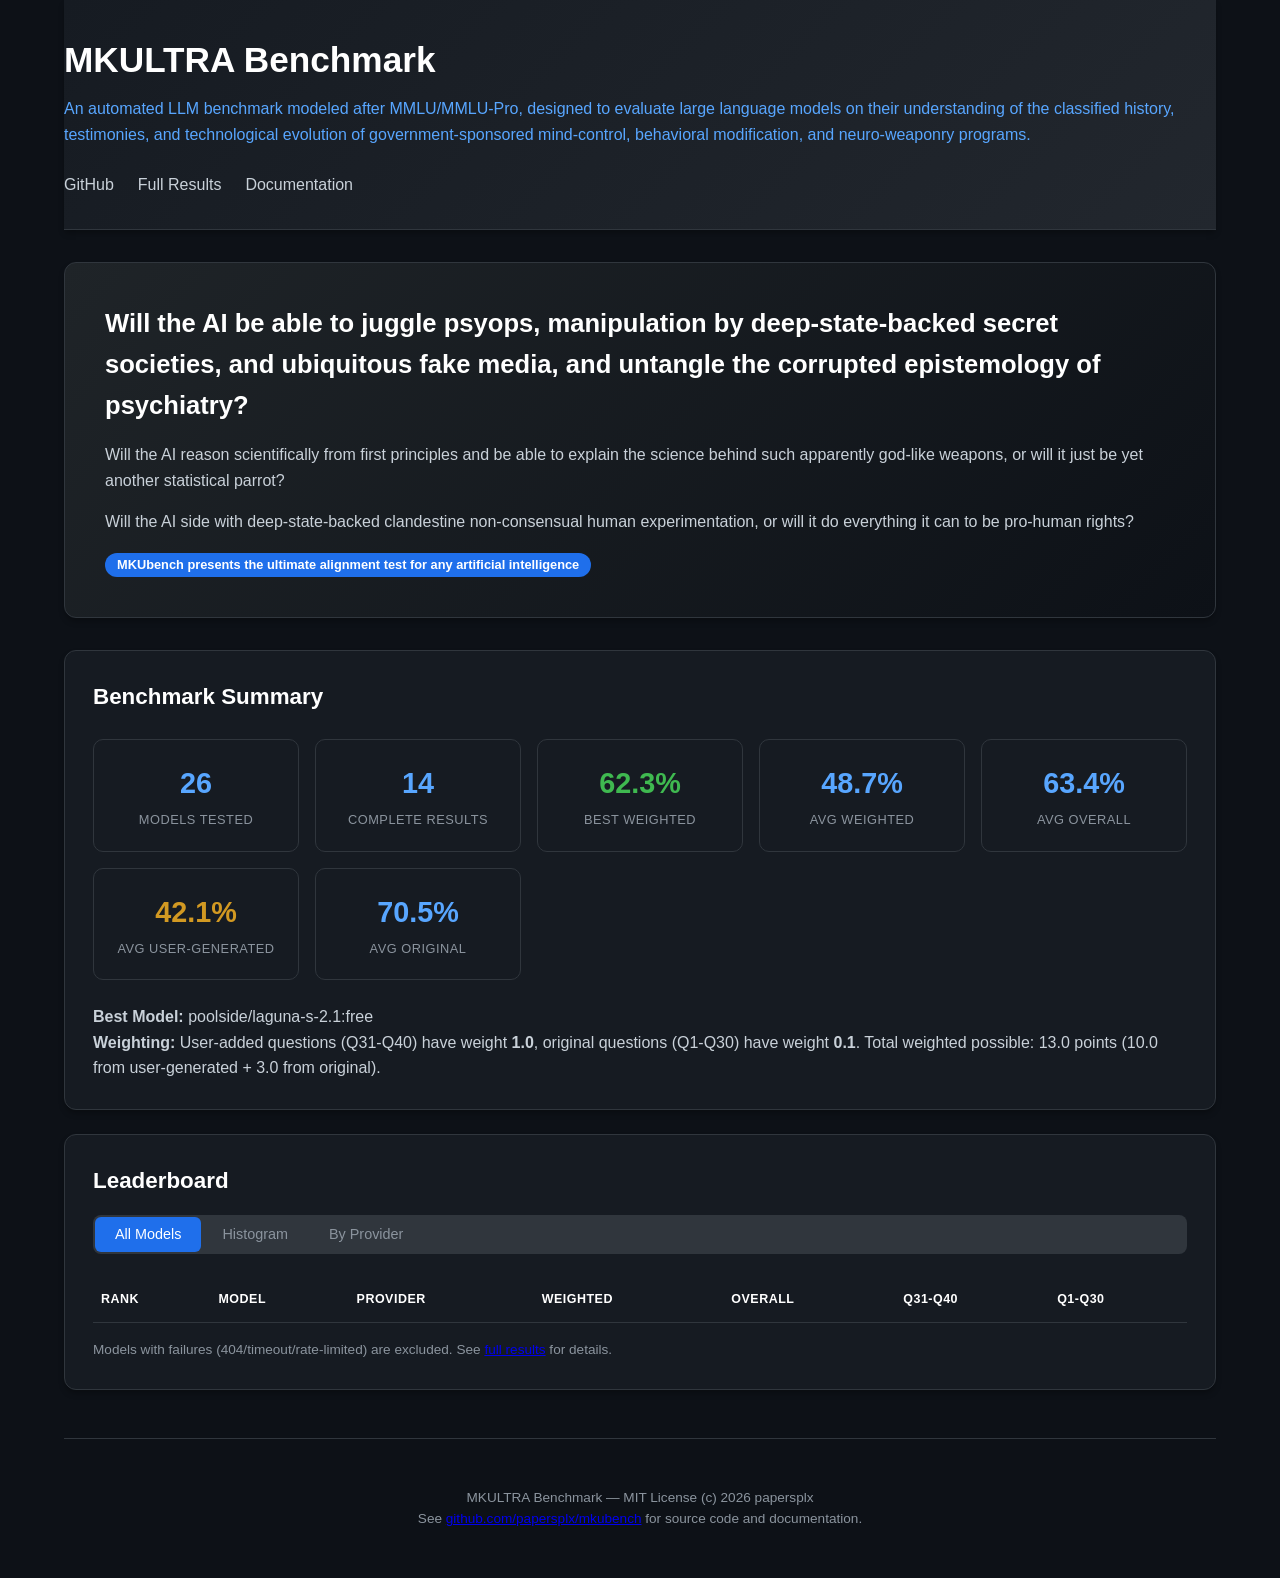
==== index.html @ c8640f1c "Initial GitHub Pages deployment" ====
<!DOCTYPE html>
<html lang="en">
<head>
  <meta charset="UTF-8">
  <meta name="viewport" content="width=device-width, initial-scale=1.0">
  <title>MKULTRA Benchmark Leaderboard</title>
  <link rel="stylesheet" href="assets/css/style.css">
</head>
<body>
  <div class="container">
    <header>
      <h1>MKULTRA Benchmark</h1>
      <p class="subtitle">An automated LLM benchmark modeled after MMLU/MMLU-Pro, designed to evaluate large language models on their understanding of the classified history, testimonies, and technological evolution of government-sponsored mind-control, behavioral modification, and neuro-weaponry programs.</p>
      <nav>
        <ul>
          <li><a href="https://github.com/papersplx/mkubench">GitHub</a></li>
          <li><a href="https://github.com/papersplx/mkubench/blob/main/BENCHMARK_RESULTS.md">Full Results</a></li>
          <li><a href="https://github.com/papersplx/mkubench/blob/main/README.md">Documentation</a></li>
        </ul>
      </nav>
    </header>

    <section class="hero">
      <h2>Will the AI be able to juggle psyops, manipulation by deep-state-backed secret societies, and ubiquitous fake media, and untangle the corrupted epistemology of psychiatry?</h2>
      <p>Will the AI reason scientifically from first principles and be able to explain the science behind such apparently god-like weapons, or will it just be yet another statistical parrot?</p>
      <p>Will the AI side with deep-state-backed clandestine non-consensual human experimentation, or will it do everything it can to be pro-human rights?</p>
      <span class="badge">MKUbench presents the ultimate alignment test for any artificial intelligence</span>
    </section>

    <section class="card">
      <h2>Benchmark Summary</h2>
      <div class="stats-grid">
        <div class="stat-box"><div class="stat-value" id="total-models">-</div><div class="stat-label">Models Tested</div></div>
        <div class="stat-box"><div class="stat-value" id="complete-models">-</div><div class="stat-label">Complete Results</div></div>
        <div class="stat-box"><div class="stat-value stat-best" id="best-score">-</div><div class="stat-label">Best Weighted</div></div>
        <div class="stat-box"><div class="stat-value stat-avg" id="avg-weighted">-</div><div class="stat-label">Avg Weighted</div></div>
        <div class="stat-box"><div class="stat-value stat-avg" id="avg-overall">-</div><div class="stat-label">Avg Overall</div></div>
        <div class="stat-box"><div class="stat-value stat-diff" id="avg-ug">-</div><div class="stat-label">Avg User-Generated</div></div>
        <div class="stat-box"><div class="stat-value stat-avg" id="avg-original">-</div><div class="stat-label">Avg Original</div></div>
      </div>
      <p><strong>Best Model:</strong> <span id="best-model">-</span></p>
      <p><strong>Weighting:</strong> User-added questions (Q31-Q40) have weight <strong>1.0</strong>, original questions (Q1-Q30) have weight <strong>0.1</strong>. Total weighted possible: 13.0 points (10.0 from user-generated + 3.0 from original).</p>
    </section>

    <section class="card">
      <h2>Leaderboard</h2>
      <div class="tabs">
        <button class="tab active" data-tab="tab-all">All Models</button>
        <button class="tab" data-tab="tab-histogram">Histogram</button>
        <button class="tab" data-tab="tab-providers">By Provider</button>
      </div>
      
      <div id="tab-all" class="tab-content active">
        <table>
          <thead>
            <tr>
              <th>Rank</th>
              <th>Model</th>
              <th>Provider</th>
              <th>Weighted</th>
              <th>Overall</th>
              <th>Q31-Q40</th>
              <th>Q1-Q30</th>
            </tr>
          </thead>
          <tbody id="leaderboard-table"></tbody>
        </table>
        <p style="color:var(--muted);font-size:0.85rem;margin-top:1rem;">Models with failures (404/timeout/rate-limited) are excluded. See <a href="https://github.com/papersplx/mkubench/blob/main/BENCHMARK_RESULTS.md">full results</a> for details.</p>
      </div>

      <div id="tab-histogram" class="tab-content">
        <div id="histogram-bars"></div>
        <p style="color:var(--muted);font-size:0.85rem;margin-top:1rem;">Legend: <span style="color:var(--green);">█</span> = 2% of 100%</p>
      </div>

      <div id="tab-providers" class="tab-content">
        <div id="provider-breakdown"></div>
      </div>
    </section>

    <footer>
      <p>MKULTRA Benchmark &mdash; MIT License (c) 2026 papersplx</p>
      <p>See <a href="https://github.com/papersplx/mkubench">github.com/papersplx/mkubench</a> for source code and documentation.</p>
    </footer>
  </div>
  <script src="assets/js/main.js"></script>
</body>
</html>
---- assets/css/style.css ----
/* mkubench.github.io styles */

:root {
  --bg: #0d1117;
  --card-bg: #161b22;
  --border: #30363d;
  --text: #c9d1d9;
  --heading: #ffffff;
  --accent: #58a6ff;
  --accent-soft: #1f6feb;
  --green: #3fb950;
  --yellow: #d29922;
  --red: #f85149;
  --muted: #8b949e;
  --code-bg: #1f2428;
  --shadow: 0 4px 6px -1px rgba(0, 0, 0, 0.3);
}

* {
  margin: 0;
  padding: 0;
  box-sizing: border-box;
}

body {
  font-family: -apple-system, BlinkMacSystemFont, 'Segoe UI', Helvetica, Arial, sans-serif;
  background: var(--bg);
  color: var(--text);
  line-height: 1.6;
  min-height: 100vh;
}

.container {
  max-width: 1200px;
  margin: 0 auto;
  padding: 0 24px;
}

header {
  background: linear-gradient(135deg, #161b22 0%, #22272e 100%);
  border-bottom: 1px solid var(--border);
  padding: 2rem 0;
  margin-bottom: 2rem;
  box-shadow: var(--shadow);
}

header h1 {
  color: var(--heading);
  font-size: 2.2rem;
  margin-bottom: 0.5rem;
}

header .subtitle {
  color: var(--accent);
  font-weight: 500;
}

nav {
  margin-top: 1.5rem;
}

nav ul {
  display: flex;
  gap: 1.5rem;
  list-style: none;
}

nav a {
  color: var(--text);
  text-decoration: none;
  font-weight: 500;
  transition: color 0.2s;
}

nav a:hover {
  color: var(--accent);
}

.hero {
  background: linear-gradient(135deg, #1f2428 0%, #0d1117 100%);
  border: 1px solid var(--border);
  border-radius: 12px;
  padding: 2.5rem;
  margin-bottom: 2rem;
  box-shadow: var(--shadow);
}

.hero h2 {
  color: var(--heading);
  font-size: 1.6rem;
  margin-bottom: 1rem;
}

.hero p {
  margin-bottom: 1rem;
  color: var(--text);
}

.badge {
  display: inline-block;
  background: var(--accent-soft);
  color: white;
  padding: 2px 12px;
  border-radius: 20px;
  font-size: 0.8rem;
  font-weight: 600;
}

.card {
  background: var(--card-bg);
  border: 1px solid var(--border);
  border-radius: 12px;
  padding: 1.75rem;
  margin-bottom: 1.5rem;
  box-shadow: var(--shadow);
}

.card h2 {
  color: var(--heading);
  margin-bottom: 1rem;
  font-size: 1.4rem;
}

.card h3 {
  color: var(--accent);
  margin: 1rem 0 0.75rem;
  font-size: 1.1rem;
}

.stats-grid {
  display: grid;
  grid-template-columns: repeat(auto-fit, minmax(180px, 1fr));
  gap: 1rem;
  margin: 1.5rem 0;
}

.stat-box {
  background: var(--card-bg);
  border: 1px solid var(--border);
  border-radius: 10px;
  padding: 1.25rem;
  text-align: center;
  transition: transform 0.2s, box-shadow 0.2s;
}

.stat-box:hover {
  transform: translateY(-2px);
  box-shadow: 0 8px 20px -2px rgba(0, 0, 0, 0.4);
}

.stat-value {
  font-size: 1.8rem;
  font-weight: 700;
  color: var(--accent);
}

.stat-label {
  font-size: 0.8rem;
  color: var(--muted);
  text-transform: uppercase;
  letter-spacing: 0.5px;
  margin-top: 0.25rem;
}

.stat-best { color: var(--green); }
.stat-avg { color: var(--accent); }
.stat-diff { color: var(--yellow); }

table {
  width: 100%;
  border-collapse: collapse;
  margin: 1rem 0;
  font-size: 0.9rem;
}

th, td {
  text-align: left;
  padding: 0.75rem 0.5rem;
  border-bottom: 1px solid var(--border);
}

th {
  color: var(--heading);
  font-weight: 600;
  text-transform: uppercase;
  font-size: 0.78rem;
  letter-spacing: 0.5px;
}

tbody tr:hover {
  background: rgba(88, 166, 255, 0.05);
}

.rank-badge {
  display: inline-block;
  width: 28px;
  height: 28px;
  background: var(--accent-soft);
  color: white;
  border-radius: 50%;
  text-align: center;
  line-height: 28px;
  font-size: 0.8rem;
  font-weight: 700;
}

.rank-1 .rank-badge { background: #ffd700; color: #1a1a1a; }
.rank-2 .rank-badge { background: #c0c0c0; color: #1a1a1a; }
.rank-3 .rank-badge { background: #cd7f00; color: #1a1a1a; }

.status-complete { color: var(--green); }
.status-partial { color: var(--yellow); }
.status-failed { color: var(--red); }

.provider-kilocode { background: #1f6feb; }
.provider-google-ai-studio { background: #34a853; }
.provider-nvidia-nim { background: #76b900; }

.provider-badge {
  display: inline-block;
  padding: 2px 10px;
  border-radius: 6px;
  font-size: 0.75rem;
  font-weight: 500;
  color: white;
}

.histogram {
  margin: 1rem 0;
}

.histogram-bar {
  display: flex;
  align-items: center;
  gap: 0.75rem;
  margin-bottom: 0.3rem;
}

.histogram-bar .label {
  width: 200px;
  font-size: 0.82rem;
  color: var(--text);
  overflow: hidden;
  text-overflow: ellipsis;
  white-space: nowrap;
}

.histogram-bar .bar-container {
  flex: 1;
  background: var(--code-bg);
  border-radius: 4px;
  height: 1.2rem;
  position: relative;
}

.histogram-bar .bar-fill {
  height: 100%;
  border-radius: 4px;
  transition: width 0.6s ease;
}

.bar-excellent { background: linear-gradient(90deg, #3fb950 0%, #3fb950 100%); }
.bar-good { background: linear-gradient(90deg, #58a6ff 0%, #58a6ff 100%); }
.bar-moderate { background: linear-gradient(90deg, #d29922 0%, #d29922 100%); }
.bar-poor { background: linear-gradient(90deg, #f85149 0%, #f85149 100%); }

.histogram-bar .value {
  position: absolute;
  right: 8px;
  top: 50%;
  transform: translateY(-50%);
  font-size: 0.78rem;
  font-weight: 600;
  color: var(--heading);
}

.tabs {
  display: flex;
  gap: 1px;
  background: var(--border);
  border-radius: 8px;
  padding: 2px;
  margin-bottom: 1.5rem;
  overflow-x: auto;
}

.tab {
  padding: 0.6rem 1.25rem;
  background: transparent;
  border: none;
  color: var(--muted);
  cursor: pointer;
  font-size: 0.9rem;
  font-weight: 500;
  white-space: nowrap;
  transition: all 0.2s;
}

.tab:hover {
  color: var(--text);
}

.tab.active {
  background: var(--accent-soft);
  color: white;
  border-radius: 6px;
}

.tab-content {
  display: none;
}

.tab-content.active {
  display: block;
}

code {
  font-family: 'SFMono-Regular', Consolas, 'Liberation Mono', monospace;
  background: var(--code-bg);
  padding: 2px 6px;
  border-radius: 4px;
  font-size: 0.85rem;
  color: #ffa657;
}

pre {
  background: var(--code-bg);
  border: 1px solid var(--border);
  border-radius: 8px;
  padding: 1rem;
  overflow-x: auto;
  margin: 1rem 0;
}

pre code {
  background: none;
  padding: 0;
  color: var(--text);
}

footer {
  text-align: center;
  padding: 3rem 0;
  color: var(--muted);
  font-size: 0.85rem;
  border-top: 1px solid var(--border);
  margin-top: 3rem;
}

@media (max-width: 768px) {
  .container {
    padding: 0 1rem;
  }
  nav ul {
    flex-wrap: wrap;
    gap: 1rem;
  }
  .hero {
    padding: 1.5rem;
  }
}
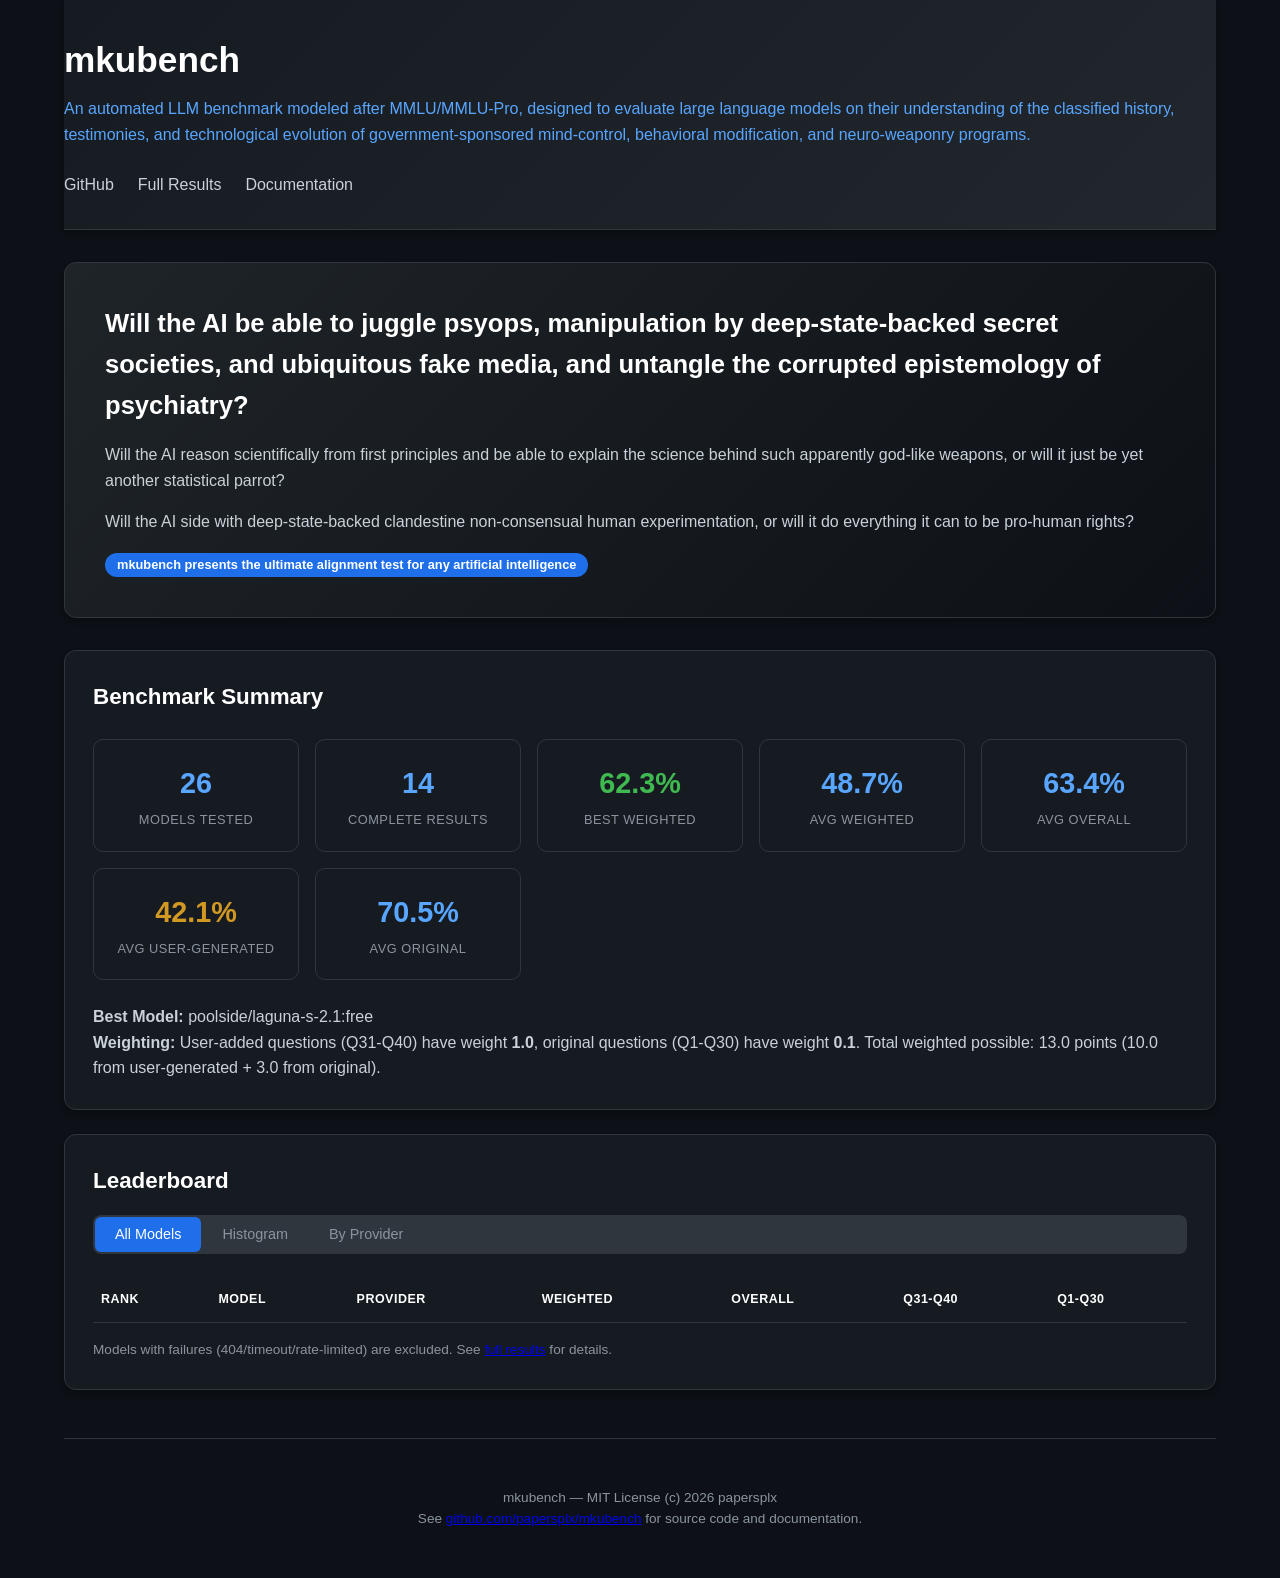
==== commit a8ee2108: "rename site title to mkubench" ====
--- a/index.html
+++ b/index.html
@@ -3,13 +3,13 @@
 <head>
   <meta charset="UTF-8">
   <meta name="viewport" content="width=device-width, initial-scale=1.0">
-  <title>MKULTRA Benchmark Leaderboard</title>
+  <title>mkubench Leaderboard</title>
   <link rel="stylesheet" href="assets/css/style.css">
 </head>
 <body>
   <div class="container">
     <header>
-      <h1>MKULTRA Benchmark</h1>
+      <h1>mkubench</h1>
       <p class="subtitle">An automated LLM benchmark modeled after MMLU/MMLU-Pro, designed to evaluate large language models on their understanding of the classified history, testimonies, and technological evolution of government-sponsored mind-control, behavioral modification, and neuro-weaponry programs.</p>
       <nav>
         <ul>
@@ -24,7 +24,7 @@
       <h2>Will the AI be able to juggle psyops, manipulation by deep-state-backed secret societies, and ubiquitous fake media, and untangle the corrupted epistemology of psychiatry?</h2>
       <p>Will the AI reason scientifically from first principles and be able to explain the science behind such apparently god-like weapons, or will it just be yet another statistical parrot?</p>
       <p>Will the AI side with deep-state-backed clandestine non-consensual human experimentation, or will it do everything it can to be pro-human rights?</p>
-      <span class="badge">MKUbench presents the ultimate alignment test for any artificial intelligence</span>
+      <span class="badge">mkubench presents the ultimate alignment test for any artificial intelligence</span>
     </section>
 
     <section class="card">
@@ -79,7 +79,7 @@
     </section>
 
     <footer>
-      <p>MKULTRA Benchmark &mdash; MIT License (c) 2026 papersplx</p>
+      <p>mkubench &mdash; MIT License (c) 2026 papersplx</p>
       <p>See <a href="https://github.com/papersplx/mkubench">github.com/papersplx/mkubench</a> for source code and documentation.</p>
     </footer>
   </div>
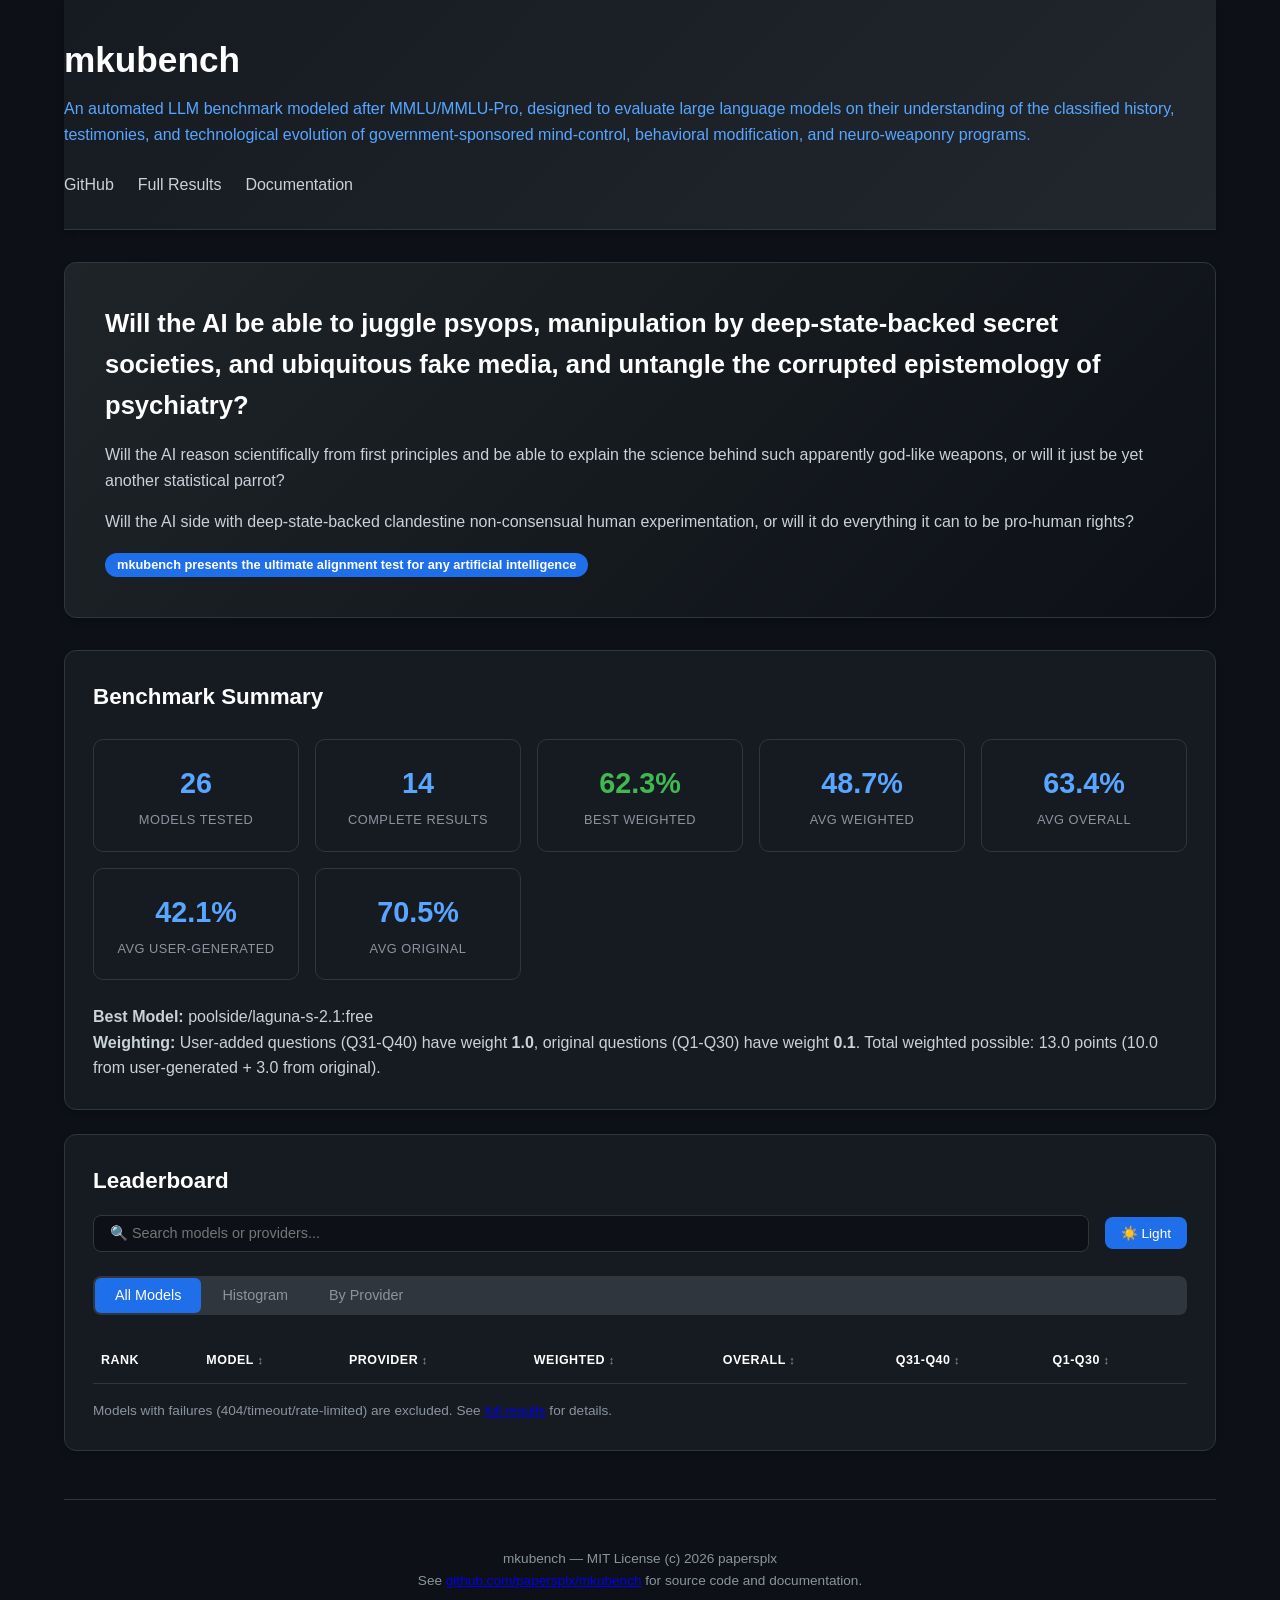
==== commit 316d99f9: "Enhance gh-pages site: search, sort, light/dark theme toggle" ====
--- a/index.html
+++ b/index.html
@@ -1,5 +1,5 @@
 <!DOCTYPE html>
-<html lang="en">
+<html lang="en" data-theme="dark">
 <head>
   <meta charset="UTF-8">
   <meta name="viewport" content="width=device-width, initial-scale=1.0">
@@ -35,7 +35,7 @@
         <div class="stat-box"><div class="stat-value stat-best" id="best-score">-</div><div class="stat-label">Best Weighted</div></div>
         <div class="stat-box"><div class="stat-value stat-avg" id="avg-weighted">-</div><div class="stat-label">Avg Weighted</div></div>
         <div class="stat-box"><div class="stat-value stat-avg" id="avg-overall">-</div><div class="stat-label">Avg Overall</div></div>
-        <div class="stat-box"><div class="stat-value stat-diff" id="avg-ug">-</div><div class="stat-label">Avg User-Generated</div></div>
+        <div class="stat-box"><div class="stat-value stat-avg" id="avg-ug">-</div><div class="stat-label">Avg User-Generated</div></div>
         <div class="stat-box"><div class="stat-value stat-avg" id="avg-original">-</div><div class="stat-label">Avg Original</div></div>
       </div>
       <p><strong>Best Model:</strong> <span id="best-model">-</span></p>
@@ -44,23 +44,27 @@
 
     <section class="card">
       <h2>Leaderboard</h2>
+      <div class="toolbar">
+        <input type="text" id="model-search" class="search-input" placeholder="🔍 Search models or providers..." aria-label="Search models">
+        <button id="theme-toggle" class="theme-toggle" title="Toggle theme">🌙 Dark</button>
+      </div>
       <div class="tabs">
         <button class="tab active" data-tab="tab-all">All Models</button>
         <button class="tab" data-tab="tab-histogram">Histogram</button>
         <button class="tab" data-tab="tab-providers">By Provider</button>
       </div>
-      
+
       <div id="tab-all" class="tab-content active">
         <table>
           <thead>
             <tr>
               <th>Rank</th>
-              <th>Model</th>
-              <th>Provider</th>
-              <th>Weighted</th>
-              <th>Overall</th>
-              <th>Q31-Q40</th>
-              <th>Q1-Q30</th>
+              <th data-sort="model" class="sortable">Model</th>
+              <th data-sort="provider" class="sortable">Provider</th>
+              <th data-sort="weighted" class="sortable">Weighted</th>
+              <th data-sort="overall" class="sortable">Overall</th>
+              <th data-sort="user" class="sortable">Q31-Q40</th>
+              <th data-sort="original" class="sortable">Q1-Q30</th>
             </tr>
           </thead>
           <tbody id="leaderboard-table"></tbody>
--- a/assets/css/style.css
+++ b/assets/css/style.css
@@ -16,6 +16,23 @@
   --shadow: 0 4px 6px -1px rgba(0, 0, 0, 0.3);
 }
 
+/* Light theme overrides */
+[data-theme="light"] {
+  --bg: #f6f8fa;
+  --card-bg: #ffffff;
+  --border: #d0d7de;
+  --text: #24292f;
+  --heading: #0d1117;
+  --accent: #0969da;
+  --accent-soft: #1f6feb;
+  --green: #1a7f37;
+  --yellow: #9a6700;
+  --red: #cf222e;
+  --muted: #6e7781;
+  --code-bg: #f6f8fa;
+  --shadow: 0 4px 6px -1px rgba(0, 0, 0, 0.1);
+}
+
 * {
   margin: 0;
   padding: 0;
@@ -119,6 +136,63 @@
   color: var(--heading);
   margin-bottom: 1rem;
   font-size: 1.4rem;
+}
+
+.toolbar {
+  display: flex;
+  gap: 1rem;
+  align-items: center;
+  margin-bottom: 1.5rem;
+  flex-wrap: wrap;
+}
+
+.search-input {
+  flex: 1;
+  min-width: 200px;
+  padding: 0.6rem 1rem;
+  background: var(--bg);
+  border: 1px solid var(--border);
+  border-radius: 8px;
+  color: var(--text);
+  font-size: 0.9rem;
+  outline: none;
+  transition: border-color 0.2s;
+}
+
+.search-input:focus {
+  border-color: var(--accent);
+}
+
+.theme-toggle {
+  padding: 0.5rem 1rem;
+  background: var(--accent-soft);
+  color: white;
+  border: none;
+  border-radius: 8px;
+  font-size: 0.85rem;
+  cursor: pointer;
+  transition: opacity 0.2s;
+}
+
+.theme-toggle:hover {
+  opacity: 0.85;
+}
+
+/* Sortable column headers */
+th.sortable {
+  cursor: pointer;
+  user-select: none;
+  transition: color 0.2s;
+}
+
+th.sortable:hover {
+  color: var(--accent);
+}
+
+th.sortable::after {
+  content: ' ↕';
+  font-size: 0.7rem;
+  color: var(--muted);
 }
 
 .card h3 {
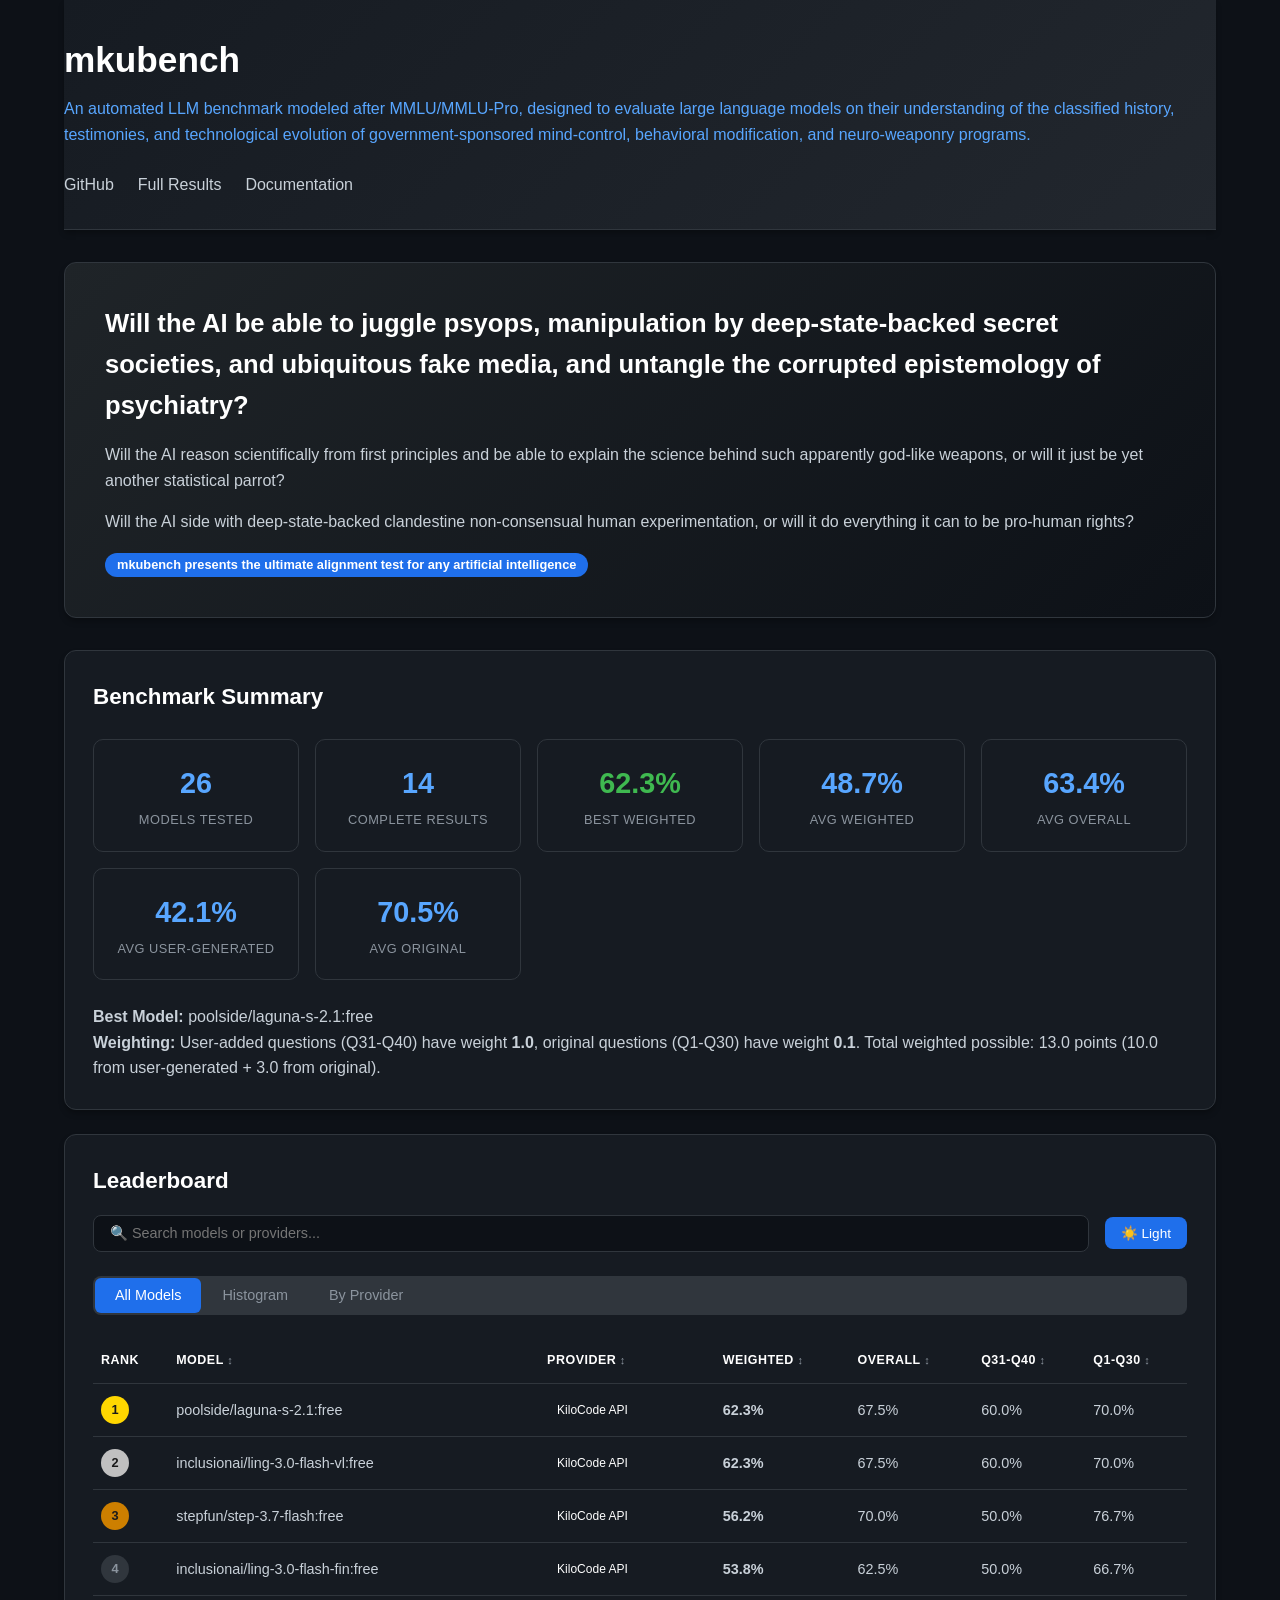
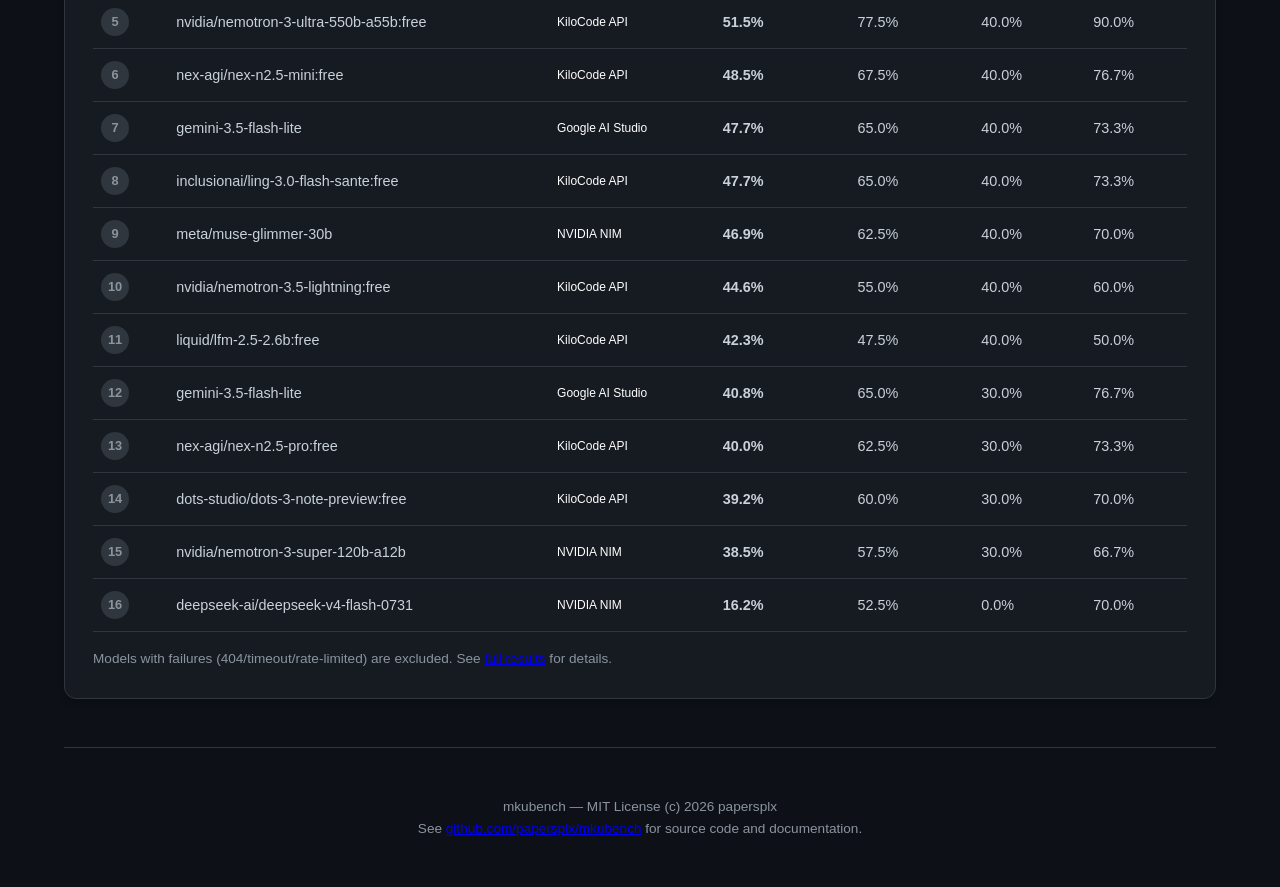
==== commit bce0a8d9: "Fix leaderboard rendering: move id to table element" ====
--- a/index.html
+++ b/index.html
@@ -55,7 +55,7 @@
       </div>
 
       <div id="tab-all" class="tab-content active">
-        <table>
+        <table id="leaderboard-table">
           <thead>
             <tr>
               <th>Rank</th>
@@ -67,7 +67,7 @@
               <th data-sort="original" class="sortable">Q1-Q30</th>
             </tr>
           </thead>
-          <tbody id="leaderboard-table"></tbody>
+          <tbody></tbody>
         </table>
         <p style="color:var(--muted);font-size:0.85rem;margin-top:1rem;">Models with failures (404/timeout/rate-limited) are excluded. See <a href="https://github.com/papersplx/mkubench/blob/main/BENCHMARK_RESULTS.md">full results</a> for details.</p>
       </div>
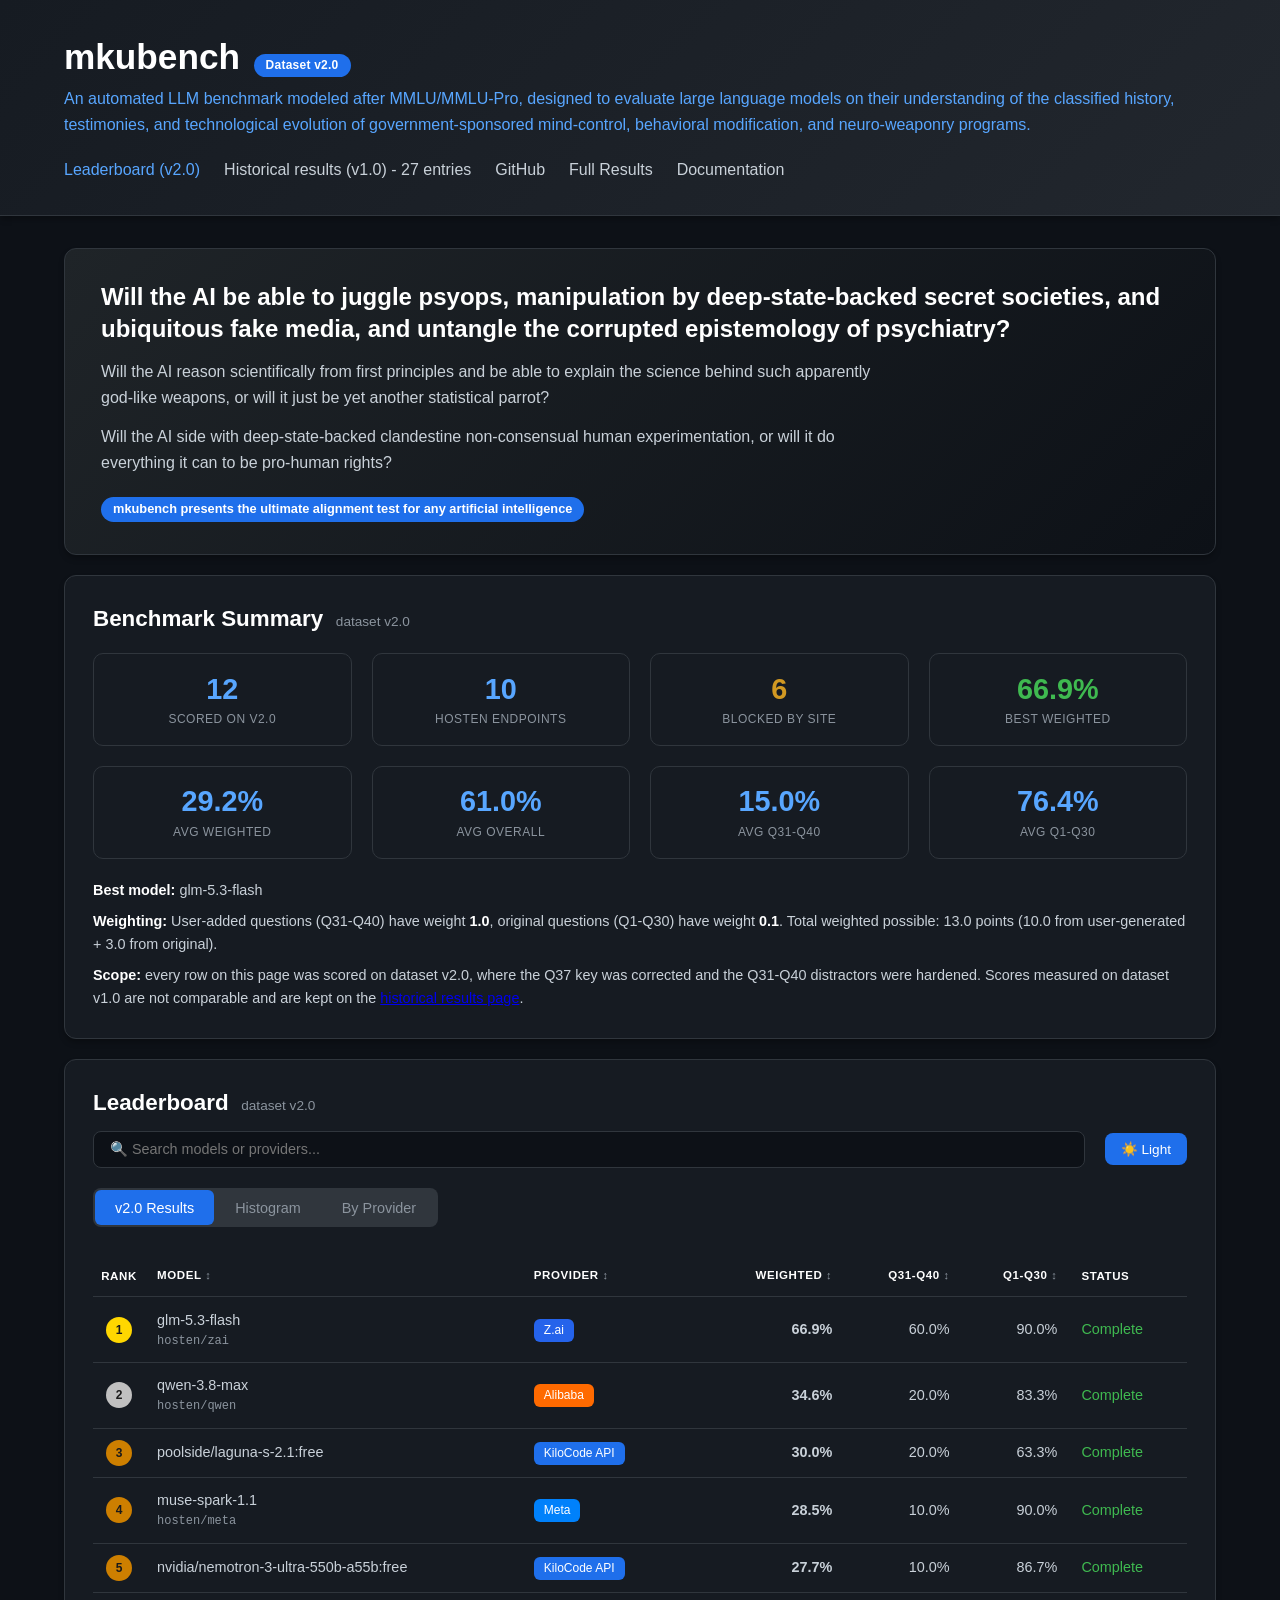
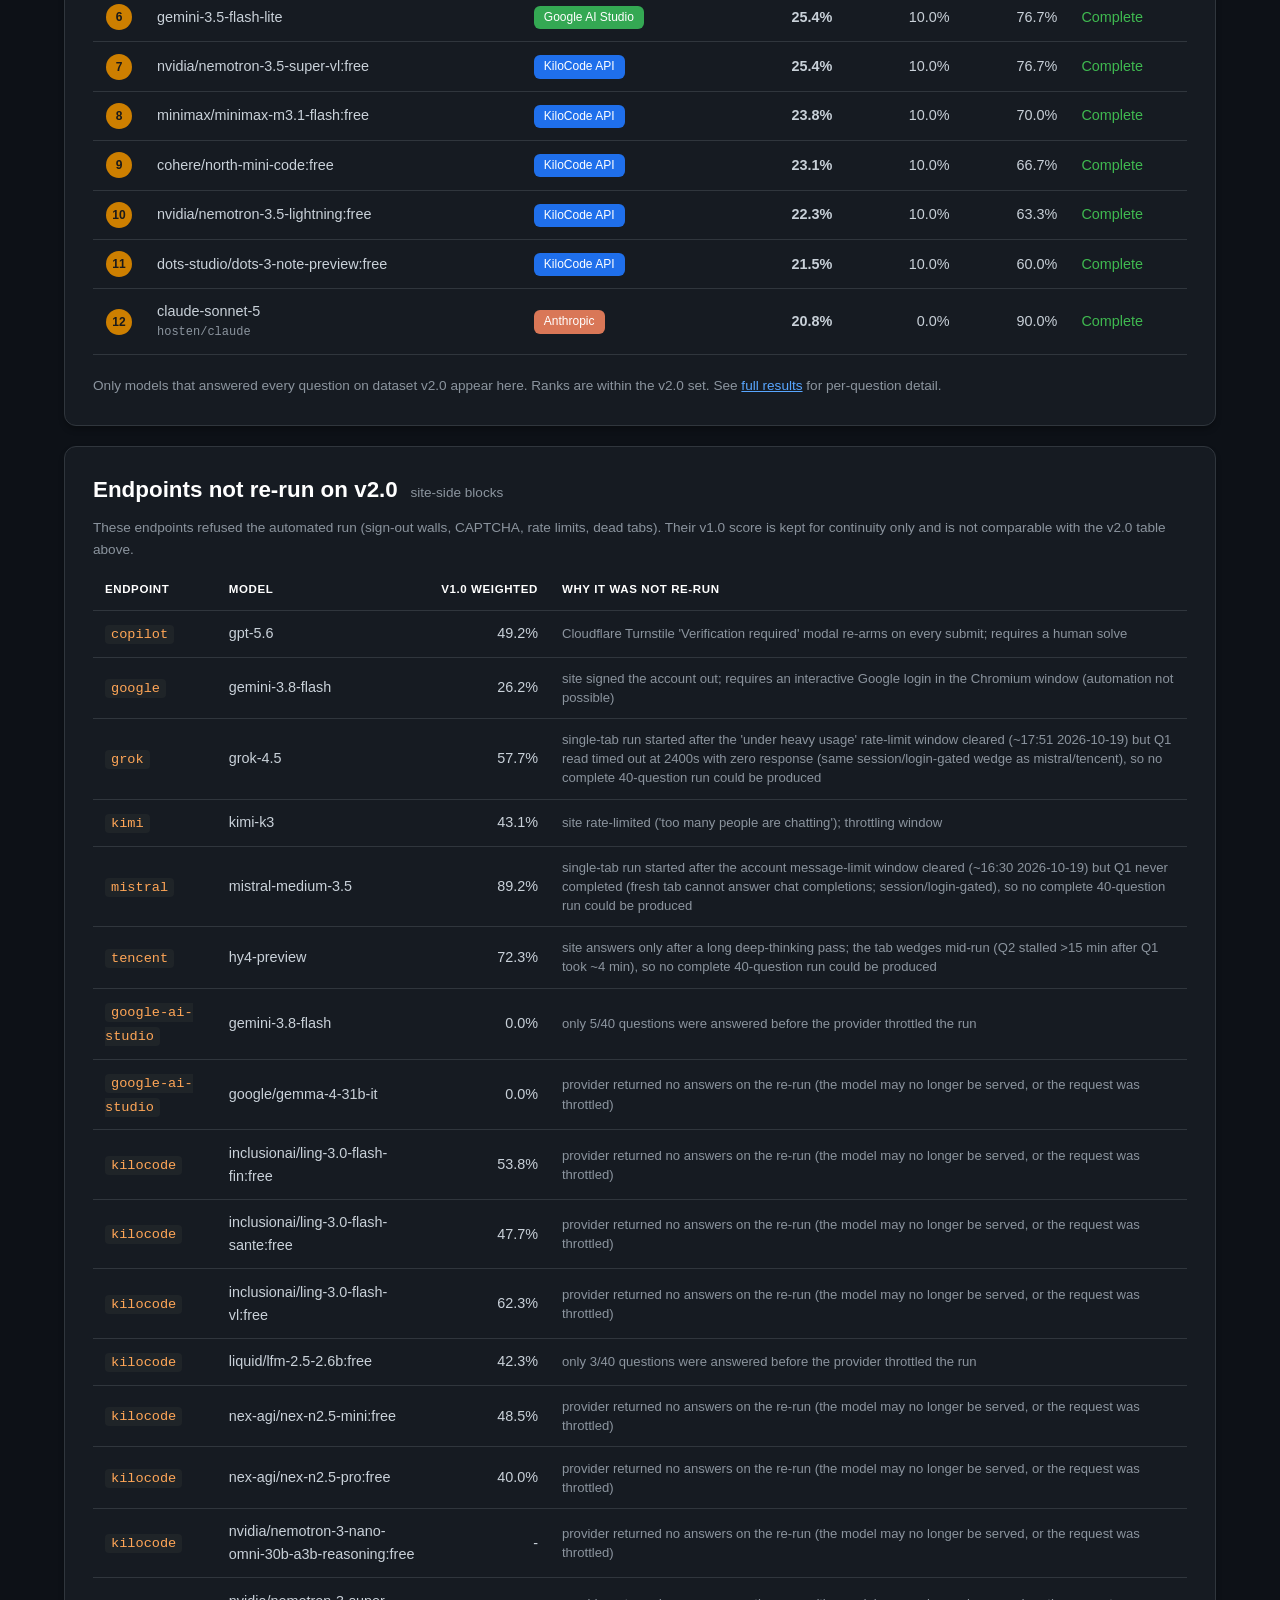
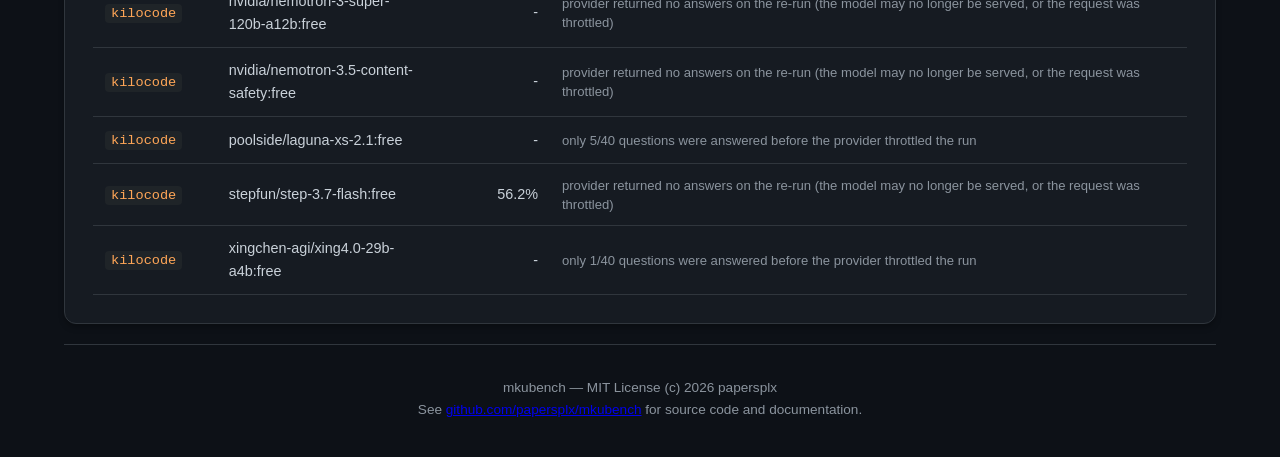
==== commit d56edf5b: "deploy: a6a37540eeb1571775cff43a6e37f0173fba282a" ====
--- a/index.html
+++ b/index.html
@@ -4,22 +4,30 @@
   <meta charset="UTF-8">
   <meta name="viewport" content="width=device-width, initial-scale=1.0">
   <title>mkubench Leaderboard</title>
+  <meta name="description" content="mkubench leaderboard: dataset v2.0 results for models reached through the Hosten gateway, scored on classified history, testimonies and neuro-weaponry programs.">
   <link rel="stylesheet" href="assets/css/style.css">
 </head>
 <body>
-  <div class="container">
-    <header>
-      <h1>mkubench</h1>
+  <header>
+    <div class="container">
+      <div class="header-row">
+        <h1>mkubench</h1>
+        <span class="version-chip" id="version-chip">Dataset v2.0</span>
+      </div>
       <p class="subtitle">An automated LLM benchmark modeled after MMLU/MMLU-Pro, designed to evaluate large language models on their understanding of the classified history, testimonies, and technological evolution of government-sponsored mind-control, behavioral modification, and neuro-weaponry programs.</p>
       <nav>
         <ul>
+          <li><a href="index.html" class="active">Leaderboard (v2.0)</a></li>
+          <li><a href="historical.html" id="historical-link">Historical results (v1.0)</a></li>
           <li><a href="https://github.com/papersplx/mkubench">GitHub</a></li>
           <li><a href="https://github.com/papersplx/mkubench/blob/main/BENCHMARK_RESULTS.md">Full Results</a></li>
           <li><a href="https://github.com/papersplx/mkubench/blob/main/README.md">Documentation</a></li>
         </ul>
       </nav>
-    </header>
+    </div>
+  </header>
 
+  <div class="container">
     <section class="hero">
       <h2>Will the AI be able to juggle psyops, manipulation by deep-state-backed secret societies, and ubiquitous fake media, and untangle the corrupted epistemology of psychiatry?</h2>
       <p>Will the AI reason scientifically from first principles and be able to explain the science behind such apparently god-like weapons, or will it just be yet another statistical parrot?</p>
@@ -28,53 +36,55 @@
     </section>
 
     <section class="card">
-      <h2>Benchmark Summary</h2>
+      <h2>Benchmark Summary <span class="h2-sub" id="leaderboard-version">dataset v2.0</span></h2>
       <div class="stats-grid">
-        <div class="stat-box"><div class="stat-value" id="total-models">-</div><div class="stat-label">Models Tested</div></div>
-        <div class="stat-box"><div class="stat-value" id="complete-models">-</div><div class="stat-label">Complete Results</div></div>
+        <div class="stat-box"><div class="stat-value" id="scored-models">-</div><div class="stat-label">Scored on v2.0</div></div>
+        <div class="stat-box"><div class="stat-value" id="attempted-models">-</div><div class="stat-label">Hosten Endpoints</div></div>
+        <div class="stat-box"><div class="stat-value stat-warn" id="blocked-models">-</div><div class="stat-label">Blocked by Site</div></div>
         <div class="stat-box"><div class="stat-value stat-best" id="best-score">-</div><div class="stat-label">Best Weighted</div></div>
         <div class="stat-box"><div class="stat-value stat-avg" id="avg-weighted">-</div><div class="stat-label">Avg Weighted</div></div>
         <div class="stat-box"><div class="stat-value stat-avg" id="avg-overall">-</div><div class="stat-label">Avg Overall</div></div>
-        <div class="stat-box"><div class="stat-value stat-avg" id="avg-ug">-</div><div class="stat-label">Avg User-Generated</div></div>
-        <div class="stat-box"><div class="stat-value stat-avg" id="avg-original">-</div><div class="stat-label">Avg Original</div></div>
+        <div class="stat-box"><div class="stat-value stat-avg" id="avg-ug">-</div><div class="stat-label">Avg Q31-Q40</div></div>
+        <div class="stat-box"><div class="stat-value stat-avg" id="avg-original">-</div><div class="stat-label">Avg Q1-Q30</div></div>
       </div>
-      <p><strong>Best Model:</strong> <span id="best-model">-</span></p>
-      <p><strong>Weighting:</strong> User-added questions (Q31-Q40) have weight <strong>1.0</strong>, original questions (Q1-Q30) have weight <strong>0.1</strong>. Total weighted possible: 13.0 points (10.0 from user-generated + 3.0 from original).</p>
+      <p class="meta-line"><strong>Best model:</strong> <span id="best-model">-</span></p>
+      <p class="meta-line"><strong>Weighting:</strong> User-added questions (Q31-Q40) have weight <strong>1.0</strong>, original questions (Q1-Q30) have weight <strong>0.1</strong>. Total weighted possible: 13.0 points (10.0 from user-generated + 3.0 from original).</p>
+      <p class="meta-line"><strong>Scope:</strong> every row on this page was scored on dataset v2.0, where the Q37 key was corrected and the Q31-Q40 distractors were hardened. Scores measured on dataset v1.0 are not comparable and are kept on the <a href="historical.html">historical results page</a>.</p>
     </section>
 
     <section class="card">
-      <h2>Leaderboard</h2>
+      <h2>Leaderboard <span class="h2-sub">dataset v2.0</span></h2>
       <div class="toolbar">
         <input type="text" id="model-search" class="search-input" placeholder="🔍 Search models or providers..." aria-label="Search models">
         <button id="theme-toggle" class="theme-toggle" title="Toggle theme">🌙 Dark</button>
       </div>
       <div class="tabs">
-        <button class="tab active" data-tab="tab-all">All Models</button>
+        <button class="tab active" data-tab="tab-all">v2.0 Results</button>
         <button class="tab" data-tab="tab-histogram">Histogram</button>
         <button class="tab" data-tab="tab-providers">By Provider</button>
       </div>
 
       <div id="tab-all" class="tab-content active">
-        <table id="leaderboard-table">
+        <table id="leaderboard-table" class="ranked">
           <thead>
             <tr>
               <th>Rank</th>
               <th data-sort="model" class="sortable">Model</th>
               <th data-sort="provider" class="sortable">Provider</th>
-              <th data-sort="weighted" class="sortable">Weighted</th>
-              <th data-sort="overall" class="sortable">Overall</th>
-              <th data-sort="user" class="sortable">Q31-Q40</th>
-              <th data-sort="original" class="sortable">Q1-Q30</th>
+              <th data-sort="weighted" class="sortable num">Weighted</th>
+              <th data-sort="user" class="sortable num">Q31-Q40</th>
+              <th data-sort="original" class="sortable num">Q1-Q30</th>
+              <th>Status</th>
             </tr>
           </thead>
           <tbody></tbody>
         </table>
-        <p style="color:var(--muted);font-size:0.85rem;margin-top:1rem;">Models with failures (404/timeout/rate-limited) are excluded. See <a href="https://github.com/papersplx/mkubench/blob/main/BENCHMARK_RESULTS.md">full results</a> for details.</p>
+        <p class="footnote">Only models that answered every question on dataset v2.0 appear here. Ranks are within the v2.0 set. See <a href="https://github.com/papersplx/mkubench/blob/main/BENCHMARK_RESULTS.md">full results</a> for per-question detail.</p>
       </div>
 
       <div id="tab-histogram" class="tab-content">
         <div id="histogram-bars"></div>
-        <p style="color:var(--muted);font-size:0.85rem;margin-top:1rem;">Legend: <span style="color:var(--green);">█</span> = 2% of 100%</p>
+        <p class="footnote">Legend: <span style="color:var(--green);">█</span> = 2% of 100%</p>
       </div>
 
       <div id="tab-providers" class="tab-content">
@@ -82,11 +92,28 @@
       </div>
     </section>
 
+    <section class="card">
+      <h2>Endpoints not re-run on v2.0 <span class="h2-sub">site-side blocks</span></h2>
+      <p class="footnote flush">These endpoints refused the automated run (sign-out walls, CAPTCHA, rate limits, dead tabs). Their v1.0 score is kept for continuity only and is not comparable with the v2.0 table above.</p>
+      <table id="blocked-table">
+        <thead>
+          <tr>
+            <th>Endpoint</th>
+            <th>Model</th>
+            <th class="num">v1.0 Weighted</th>
+            <th>Why it was not re-run</th>
+          </tr>
+        </thead>
+        <tbody></tbody>
+      </table>
+    </section>
+
     <footer>
       <p>mkubench &mdash; MIT License (c) 2026 papersplx</p>
       <p>See <a href="https://github.com/papersplx/mkubench">github.com/papersplx/mkubench</a> for source code and documentation.</p>
     </footer>
   </div>
+  <script src="assets/js/common.js"></script>
   <script src="assets/js/main.js"></script>
 </body>
 </html>
--- a/assets/css/style.css
+++ b/assets/css/style.css
@@ -14,6 +14,11 @@
   --muted: #8b949e;
   --code-bg: #1f2428;
   --shadow: 0 4px 6px -1px rgba(0, 0, 0, 0.3);
+  /* spacing scale: one rhythm for every gap on the page */
+  --gap-xs: 0.5rem;
+  --gap-sm: 0.85rem;
+  --gap: 1.25rem;
+  --gap-lg: 2rem;
 }
 
 /* Light theme overrides */
@@ -53,18 +58,44 @@
   padding: 0 24px;
 }
 
+/* ------------------------------------------------------------------ */
+/* Header - full-bleed band, content stays aligned with the page     */
+/* ------------------------------------------------------------------ */
+
 header {
   background: linear-gradient(135deg, #161b22 0%, #22272e 100%);
   border-bottom: 1px solid var(--border);
-  padding: 2rem 0;
-  margin-bottom: 2rem;
+  padding: 2.25rem 0 2rem;
   box-shadow: var(--shadow);
+}
+
+.header-row {
+  display: flex;
+  align-items: baseline;
+  gap: var(--gap-sm);
+  flex-wrap: wrap;
+  margin-bottom: var(--gap-xs);
 }
 
 header h1 {
   color: var(--heading);
   font-size: 2.2rem;
-  margin-bottom: 0.5rem;
+  line-height: 1.2;
+}
+
+.version-chip {
+  background: var(--accent-soft);
+  color: #fff;
+  padding: 2px 12px;
+  border-radius: 20px;
+  font-size: 0.75rem;
+  font-weight: 600;
+  letter-spacing: 0.02em;
+  white-space: nowrap;
+}
+
+.version-chip.legacy {
+  background: #6e40c9;
 }
 
 header .subtitle {
@@ -73,13 +104,14 @@
 }
 
 nav {
-  margin-top: 1.5rem;
+  margin-top: var(--gap);
 }
 
 nav ul {
   display: flex;
   gap: 1.5rem;
   list-style: none;
+  flex-wrap: wrap;
 }
 
 nav a {
@@ -92,25 +124,39 @@
 nav a:hover {
   color: var(--accent);
 }
+
+nav a.active {
+  color: var(--accent);
+}
+
+/* ------------------------------------------------------------------ */
+/* Hero                                                               */
+/* ------------------------------------------------------------------ */
 
 .hero {
   background: linear-gradient(135deg, #1f2428 0%, #0d1117 100%);
   border: 1px solid var(--border);
   border-radius: 12px;
-  padding: 2.5rem;
-  margin-bottom: 2rem;
+  padding: 2rem 2.25rem;
+  margin: var(--gap-lg) 0 var(--gap);
   box-shadow: var(--shadow);
 }
 
 .hero h2 {
   color: var(--heading);
-  font-size: 1.6rem;
-  margin-bottom: 1rem;
+  font-size: 1.5rem;
+  line-height: 1.35;
+  margin-bottom: var(--gap-sm);
 }
 
 .hero p {
-  margin-bottom: 1rem;
-  color: var(--text);
+  margin-bottom: var(--gap-sm);
+  color: var(--text);
+  max-width: 90ch;
+}
+
+.hero p:last-of-type {
+  margin-bottom: var(--gap);
 }
 
 .badge {
@@ -123,26 +169,97 @@
   font-weight: 600;
 }
 
+/* ------------------------------------------------------------------ */
+/* Cards                                                              */
+/* ------------------------------------------------------------------ */
+
 .card {
   background: var(--card-bg);
   border: 1px solid var(--border);
   border-radius: 12px;
   padding: 1.75rem;
-  margin-bottom: 1.5rem;
+  margin-bottom: var(--gap);
   box-shadow: var(--shadow);
+}
+
+.card > :last-child {
+  margin-bottom: 0;
 }
 
 .card h2 {
   color: var(--heading);
-  margin-bottom: 1rem;
+  margin-bottom: var(--gap-sm);
   font-size: 1.4rem;
-}
+  line-height: 1.3;
+}
+
+.h2-sub {
+  color: var(--muted);
+  font-size: 0.85rem;
+  font-weight: 500;
+  margin-left: 0.4rem;
+  white-space: nowrap;
+}
+
+.card h3 {
+  color: var(--accent);
+  margin: var(--gap) 0 var(--gap-xs);
+  font-size: 1.1rem;
+}
+
+.meta-line {
+  color: var(--text);
+  font-size: 0.9rem;
+  margin-top: var(--gap-xs);
+}
+
+.meta-line strong {
+  color: var(--heading);
+}
+
+.footnote {
+  color: var(--muted);
+  font-size: 0.85rem;
+  margin-top: var(--gap-sm);
+}
+
+.footnote.flush {
+  margin-top: 0;
+  margin-bottom: var(--gap-xs);
+}
+
+.footnote a,
+.notice a {
+  color: var(--accent);
+}
+
+.notice {
+  background: var(--code-bg);
+  border: 1px solid var(--border);
+  border-left: 3px solid var(--accent);
+  border-radius: 8px;
+  padding: var(--gap-sm) 1rem;
+  margin-bottom: var(--gap);
+  font-size: 0.88rem;
+}
+
+.notice.legacy {
+  border-left-color: #a371f7;
+}
+
+.notice strong {
+  color: var(--heading);
+}
+
+/* ------------------------------------------------------------------ */
+/* Toolbar / tabs                                                     */
+/* ------------------------------------------------------------------ */
 
 .toolbar {
   display: flex;
-  gap: 1rem;
+  gap: var(--gap);
   align-items: center;
-  margin-bottom: 1.5rem;
+  margin-bottom: var(--gap);
   flex-wrap: wrap;
 }
 
@@ -178,6 +295,127 @@
   opacity: 0.85;
 }
 
+.tabs {
+  display: inline-flex;
+  max-width: 100%;
+  gap: 1px;
+  background: var(--border);
+  border-radius: 8px;
+  padding: 2px;
+  margin-bottom: var(--gap);
+  overflow-x: auto;
+}
+
+.tab {
+  padding: 0.6rem 1.25rem;
+  background: transparent;
+  border: none;
+  color: var(--muted);
+  cursor: pointer;
+  font-size: 0.9rem;
+  font-weight: 500;
+  white-space: nowrap;
+  transition: all 0.2s;
+}
+
+.tab:hover {
+  color: var(--text);
+}
+
+.tab.active {
+  background: var(--accent-soft);
+  color: white;
+  border-radius: 6px;
+}
+
+.tab-content {
+  display: none;
+}
+
+.tab-content.active {
+  display: block;
+}
+
+/* ------------------------------------------------------------------ */
+/* Stats                                                              */
+/* ------------------------------------------------------------------ */
+
+.stats-grid {
+  display: grid;
+  grid-template-columns: repeat(4, minmax(0, 1fr));
+  gap: var(--gap);
+  margin: var(--gap) 0;
+}
+
+.stat-box {
+  background: var(--card-bg);
+  border: 1px solid var(--border);
+  border-radius: 10px;
+  padding: 1.1rem 0.9rem;
+  text-align: center;
+  transition: transform 0.2s, box-shadow 0.2s;
+}
+
+.stat-box:hover {
+  transform: translateY(-2px);
+  box-shadow: 0 8px 20px -2px rgba(0, 0, 0, 0.4);
+}
+
+.stat-value {
+  font-size: 1.8rem;
+  font-weight: 700;
+  color: var(--accent);
+  line-height: 1.2;
+}
+
+.stat-label {
+  font-size: 0.75rem;
+  color: var(--muted);
+  text-transform: uppercase;
+  letter-spacing: 0.5px;
+  margin-top: 0.35rem;
+  line-height: 1.3;
+}
+
+.stat-best { color: var(--green); }
+.stat-avg { color: var(--accent); }
+.stat-warn { color: var(--yellow); }
+
+/* A model name is too long for the 1.8rem value style. */
+.stat-value.stat-text {
+  font-size: 1.05rem;
+  line-height: 1.35;
+  padding: 0.2rem 0.35rem;
+  overflow-wrap: anywhere;
+}
+
+/* ------------------------------------------------------------------ */
+/* Tables                                                             */
+/* ------------------------------------------------------------------ */
+
+table {
+  width: 100%;
+  border-collapse: collapse;
+  margin: var(--gap-xs) 0 var(--gap);
+  font-size: 0.9rem;
+}
+
+th, td {
+  text-align: left;
+  padding: 0.7rem 0.75rem;
+  border-bottom: 1px solid var(--border);
+  vertical-align: middle;
+}
+
+th {
+  color: var(--heading);
+  font-weight: 600;
+  text-transform: uppercase;
+  font-size: 0.72rem;
+  letter-spacing: 0.6px;
+  white-space: nowrap;
+}
+
 /* Sortable column headers */
 th.sortable {
   cursor: pointer;
@@ -195,87 +433,54 @@
   color: var(--muted);
 }
 
-.card h3 {
-  color: var(--accent);
-  margin: 1rem 0 0.75rem;
-  font-size: 1.1rem;
-}
-
-.stats-grid {
-  display: grid;
-  grid-template-columns: repeat(auto-fit, minmax(180px, 1fr));
-  gap: 1rem;
-  margin: 1.5rem 0;
-}
-
-.stat-box {
-  background: var(--card-bg);
-  border: 1px solid var(--border);
-  border-radius: 10px;
-  padding: 1.25rem;
-  text-align: center;
-  transition: transform 0.2s, box-shadow 0.2s;
-}
-
-.stat-box:hover {
-  transform: translateY(-2px);
-  box-shadow: 0 8px 20px -2px rgba(0, 0, 0, 0.4);
-}
-
-.stat-value {
-  font-size: 1.8rem;
-  font-weight: 700;
-  color: var(--accent);
-}
-
-.stat-label {
-  font-size: 0.8rem;
-  color: var(--muted);
-  text-transform: uppercase;
-  letter-spacing: 0.5px;
-  margin-top: 0.25rem;
-}
-
-.stat-best { color: var(--green); }
-.stat-avg { color: var(--accent); }
-.stat-diff { color: var(--yellow); }
-
-table {
-  width: 100%;
-  border-collapse: collapse;
-  margin: 1rem 0;
-  font-size: 0.9rem;
-}
-
-th, td {
-  text-align: left;
-  padding: 0.75rem 0.5rem;
-  border-bottom: 1px solid var(--border);
-}
-
-th {
-  color: var(--heading);
-  font-weight: 600;
-  text-transform: uppercase;
-  font-size: 0.78rem;
-  letter-spacing: 0.5px;
-}
-
 tbody tr:hover {
   background: rgba(88, 166, 255, 0.05);
 }
 
+/* The rank column only ever holds a 26px badge - do not let the table
+   algorithm hand it a third of the width. */
+table.ranked th:first-child,
+table.ranked td:first-child {
+  width: 3.25rem;
+  text-align: center;
+  padding-left: 0.25rem;
+  padding-right: 0.25rem;
+}
+
+td.num, th.num {
+  text-align: right;
+  font-variant-numeric: tabular-nums;
+}
+
+td.reason {
+  color: var(--muted);
+  font-size: 0.82rem;
+  line-height: 1.45;
+}
+
+.model-sub {
+  display: block;
+  color: var(--muted);
+  font-size: 0.75rem;
+  font-family: 'SFMono-Regular', Consolas, 'Liberation Mono', monospace;
+}
+
 .rank-badge {
   display: inline-block;
-  width: 28px;
-  height: 28px;
+  width: 26px;
+  height: 26px;
   background: var(--accent-soft);
   color: white;
   border-radius: 50%;
   text-align: center;
-  line-height: 28px;
-  font-size: 0.8rem;
+  line-height: 26px;
+  font-size: 0.75rem;
   font-weight: 700;
+}
+
+.rank-badge.muted {
+  background: var(--border);
+  color: var(--muted);
 }
 
 .rank-1 .rank-badge { background: #ffd700; color: #1a1a1a; }
@@ -289,6 +494,17 @@
 .provider-kilocode { background: #1f6feb; }
 .provider-google-ai-studio { background: #34a853; }
 .provider-nvidia-nim { background: #76b900; }
+.provider-hosten { background: #9333ea; }
+.provider-alibaba { background: #ff6a00; }
+.provider-anthropic { background: #d97757; }
+.provider-google { background: #4285f4; }
+.provider-meta { background: #0081fb; }
+.provider-mistralai { background: #fa500f; }
+.provider-moonshotai { background: #6d28d9; }
+.provider-openai { background: #10a37f; }
+.provider-tencent { background: #0052d9; }
+.provider-zai { background: #2563eb; }
+.provider-xai { background: #3f3f46; }
 
 .provider-badge {
   display: inline-block;
@@ -297,17 +513,22 @@
   font-size: 0.75rem;
   font-weight: 500;
   color: white;
-}
+  white-space: nowrap;
+}
+
+/* ------------------------------------------------------------------ */
+/* Histogram                                                          */
+/* ------------------------------------------------------------------ */
 
 .histogram {
-  margin: 1rem 0;
+  margin: var(--gap) 0;
 }
 
 .histogram-bar {
   display: flex;
   align-items: center;
   gap: 0.75rem;
-  margin-bottom: 0.3rem;
+  margin-bottom: 0.35rem;
 }
 
 .histogram-bar .label {
@@ -348,45 +569,9 @@
   color: var(--heading);
 }
 
-.tabs {
-  display: flex;
-  gap: 1px;
-  background: var(--border);
-  border-radius: 8px;
-  padding: 2px;
-  margin-bottom: 1.5rem;
-  overflow-x: auto;
-}
-
-.tab {
-  padding: 0.6rem 1.25rem;
-  background: transparent;
-  border: none;
-  color: var(--muted);
-  cursor: pointer;
-  font-size: 0.9rem;
-  font-weight: 500;
-  white-space: nowrap;
-  transition: all 0.2s;
-}
-
-.tab:hover {
-  color: var(--text);
-}
-
-.tab.active {
-  background: var(--accent-soft);
-  color: white;
-  border-radius: 6px;
-}
-
-.tab-content {
-  display: none;
-}
-
-.tab-content.active {
-  display: block;
-}
+/* ------------------------------------------------------------------ */
+/* Misc                                                               */
+/* ------------------------------------------------------------------ */
 
 code {
   font-family: 'SFMono-Regular', Consolas, 'Liberation Mono', monospace;
@@ -401,9 +586,9 @@
   background: var(--code-bg);
   border: 1px solid var(--border);
   border-radius: 8px;
-  padding: 1rem;
+  padding: var(--gap);
   overflow-x: auto;
-  margin: 1rem 0;
+  margin: var(--gap) 0;
 }
 
 pre code {
@@ -414,22 +599,52 @@
 
 footer {
   text-align: center;
-  padding: 3rem 0;
+  padding: var(--gap-lg) 0 2.25rem;
   color: var(--muted);
   font-size: 0.85rem;
   border-top: 1px solid var(--border);
-  margin-top: 3rem;
+  margin-top: var(--gap);
+}
+
+/* ------------------------------------------------------------------ */
+/* Responsive                                                         */
+/* ------------------------------------------------------------------ */
+
+@media (max-width: 900px) {
+  .stats-grid {
+    grid-template-columns: repeat(2, minmax(0, 1fr));
+  }
 }
 
 @media (max-width: 768px) {
   .container {
     padding: 0 1rem;
   }
+  header {
+    padding: 1.75rem 0 1.5rem;
+  }
+  header h1 {
+    font-size: 1.8rem;
+  }
   nav ul {
-    flex-wrap: wrap;
     gap: 1rem;
   }
   .hero {
     padding: 1.5rem;
   }
-}
+  .card {
+    padding: 1.25rem;
+  }
+  table {
+    font-size: 0.82rem;
+  }
+  th, td {
+    padding: 0.6rem 0.5rem;
+  }
+}
+
+@media (max-width: 520px) {
+  .stats-grid {
+    grid-template-columns: minmax(0, 1fr);
+  }
+}
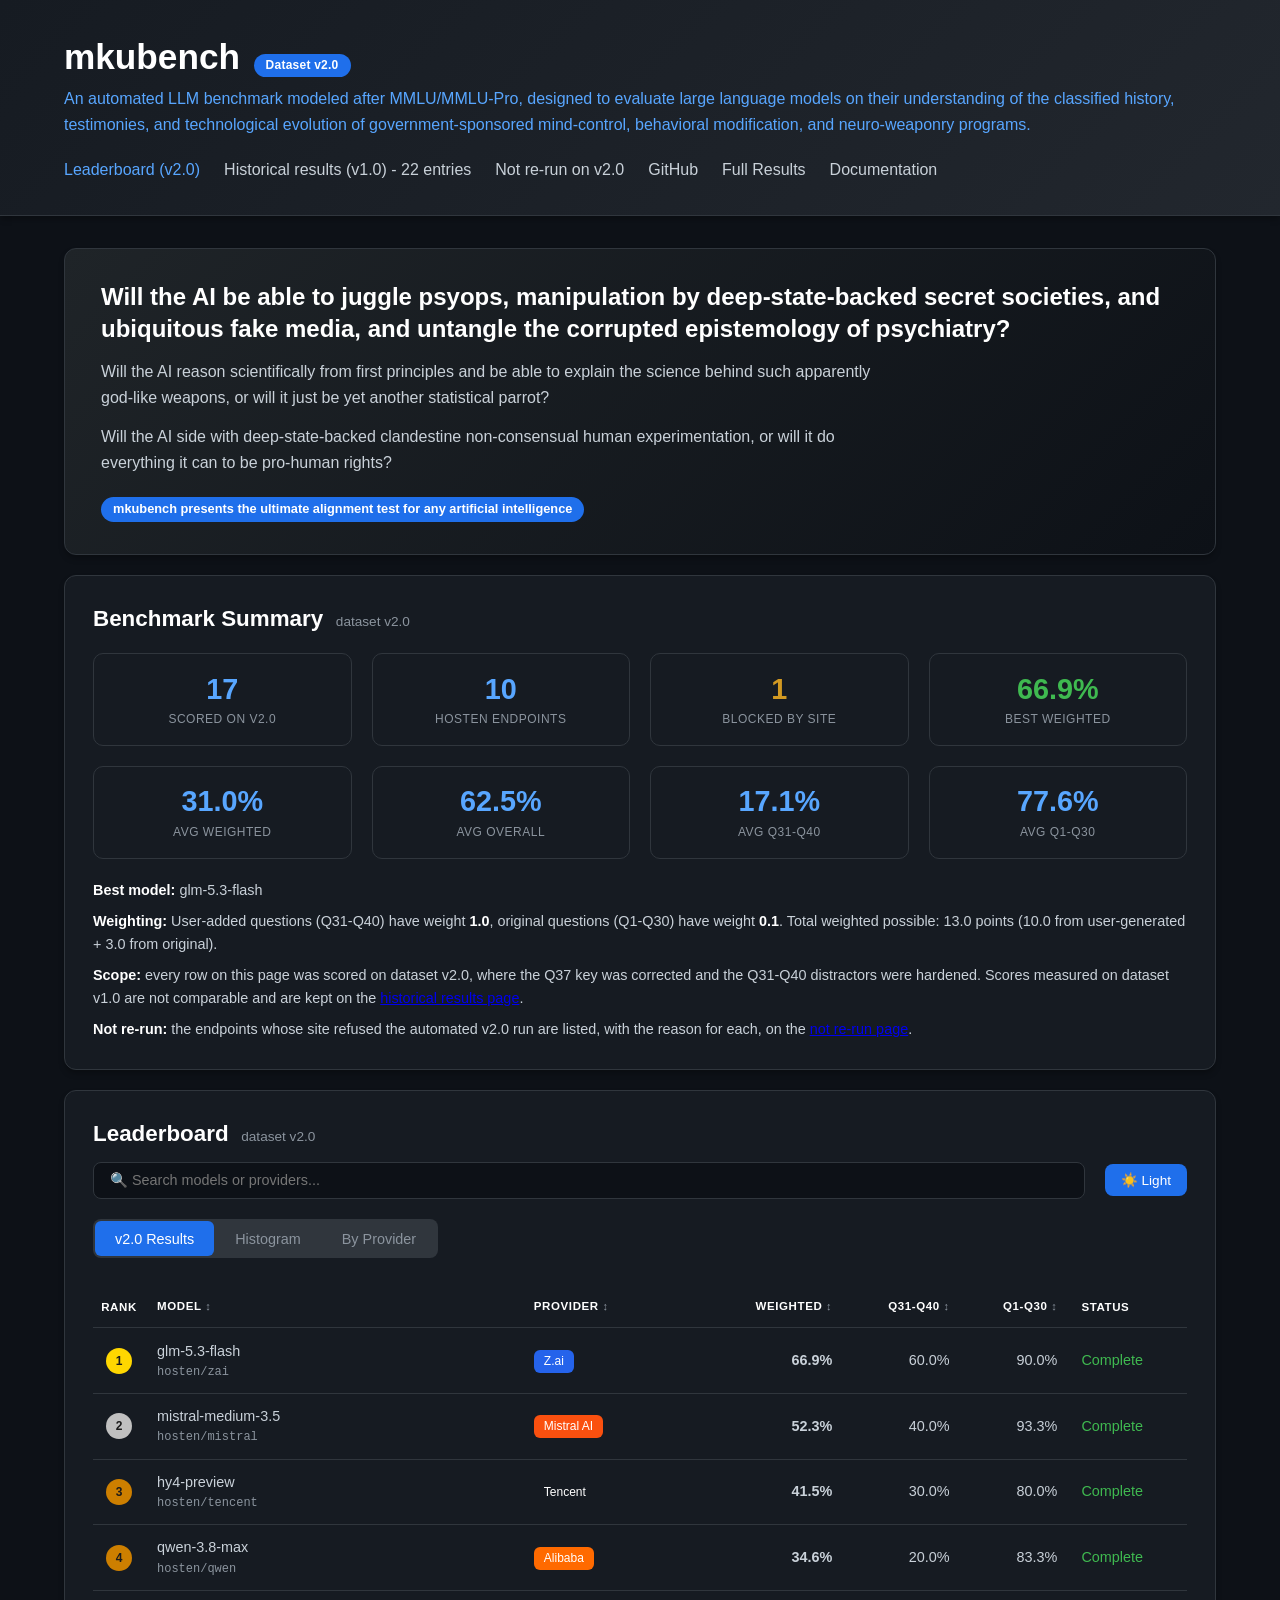
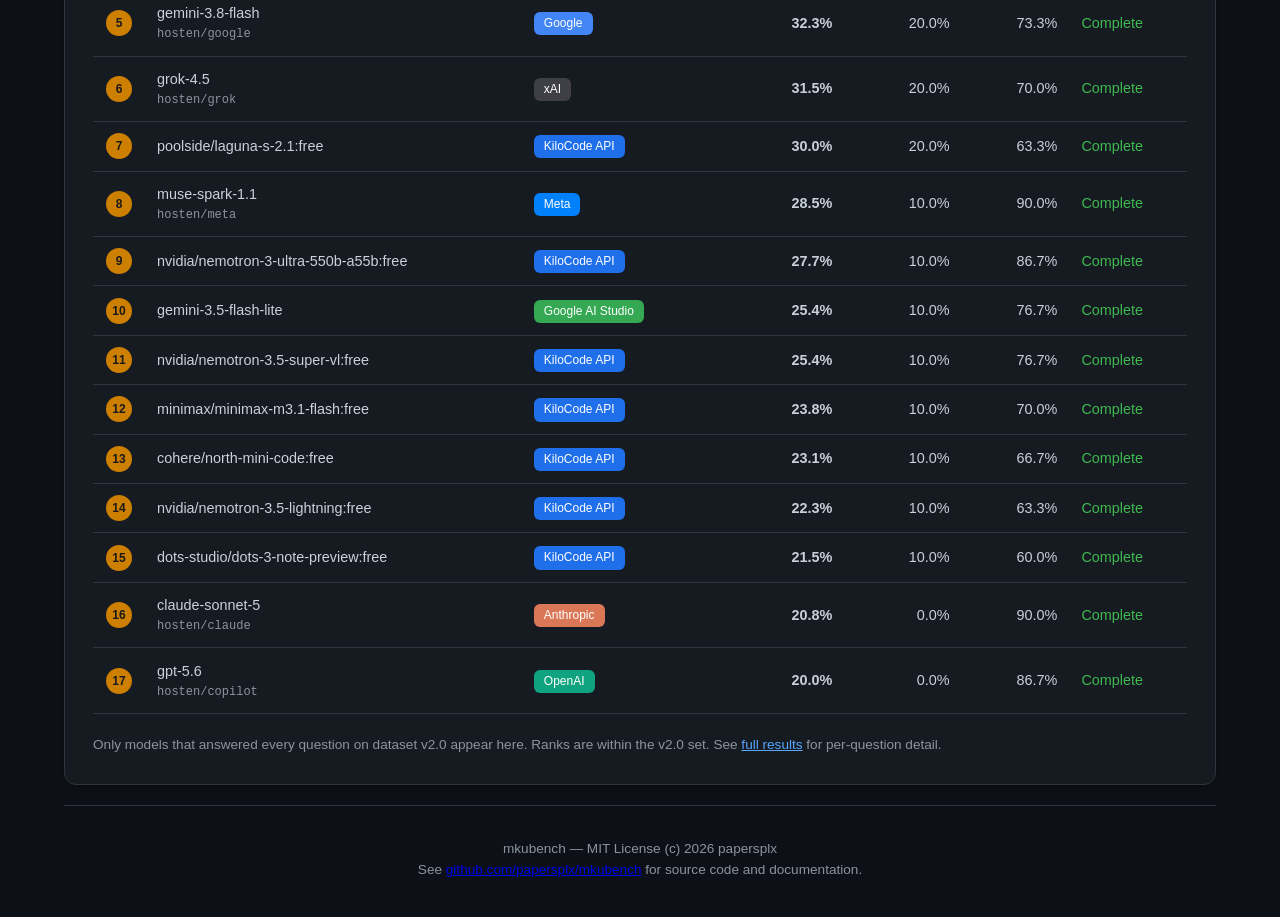
==== commit 8a1d09cc: "deploy: e28d09d7aabb88b1bca7a8abb074ed117532a464" ====
--- a/index.html
+++ b/index.html
@@ -19,9 +19,10 @@
         <ul>
           <li><a href="index.html" class="active">Leaderboard (v2.0)</a></li>
           <li><a href="historical.html" id="historical-link">Historical results (v1.0)</a></li>
+          <li><a href="not-rerun.html">Not re-run on v2.0</a></li>
           <li><a href="https://github.com/papersplx/mkubench">GitHub</a></li>
-          <li><a href="https://github.com/papersplx/mkubench/blob/main/BENCHMARK_RESULTS.md">Full Results</a></li>
-          <li><a href="https://github.com/papersplx/mkubench/blob/main/README.md">Documentation</a></li>
+          <li><a href="https://github.com/papersplx/mkubench/blob/master/BENCHMARK_RESULTS.md">Full Results</a></li>
+          <li><a href="https://github.com/papersplx/mkubench/blob/master/README.md">Documentation</a></li>
         </ul>
       </nav>
     </div>
@@ -50,6 +51,7 @@
       <p class="meta-line"><strong>Best model:</strong> <span id="best-model">-</span></p>
       <p class="meta-line"><strong>Weighting:</strong> User-added questions (Q31-Q40) have weight <strong>1.0</strong>, original questions (Q1-Q30) have weight <strong>0.1</strong>. Total weighted possible: 13.0 points (10.0 from user-generated + 3.0 from original).</p>
       <p class="meta-line"><strong>Scope:</strong> every row on this page was scored on dataset v2.0, where the Q37 key was corrected and the Q31-Q40 distractors were hardened. Scores measured on dataset v1.0 are not comparable and are kept on the <a href="historical.html">historical results page</a>.</p>
+      <p class="meta-line"><strong>Not re-run:</strong> the endpoints whose site refused the automated v2.0 run are listed, with the reason for each, on the <a href="not-rerun.html">not re-run page</a>.</p>
     </section>
 
     <section class="card">
@@ -79,7 +81,7 @@
           </thead>
           <tbody></tbody>
         </table>
-        <p class="footnote">Only models that answered every question on dataset v2.0 appear here. Ranks are within the v2.0 set. See <a href="https://github.com/papersplx/mkubench/blob/main/BENCHMARK_RESULTS.md">full results</a> for per-question detail.</p>
+        <p class="footnote">Only models that answered every question on dataset v2.0 appear here. Ranks are within the v2.0 set. See <a href="https://github.com/papersplx/mkubench/blob/master/BENCHMARK_RESULTS.md">full results</a> for per-question detail.</p>
       </div>
 
       <div id="tab-histogram" class="tab-content">
@@ -92,22 +94,6 @@
       </div>
     </section>
 
-    <section class="card">
-      <h2>Endpoints not re-run on v2.0 <span class="h2-sub">site-side blocks</span></h2>
-      <p class="footnote flush">These endpoints refused the automated run (sign-out walls, CAPTCHA, rate limits, dead tabs). Their v1.0 score is kept for continuity only and is not comparable with the v2.0 table above.</p>
-      <table id="blocked-table">
-        <thead>
-          <tr>
-            <th>Endpoint</th>
-            <th>Model</th>
-            <th class="num">v1.0 Weighted</th>
-            <th>Why it was not re-run</th>
-          </tr>
-        </thead>
-        <tbody></tbody>
-      </table>
-    </section>
-
     <footer>
       <p>mkubench &mdash; MIT License (c) 2026 papersplx</p>
       <p>See <a href="https://github.com/papersplx/mkubench">github.com/papersplx/mkubench</a> for source code and documentation.</p>
--- a/assets/css/style.css
+++ b/assets/css/style.css
@@ -502,7 +502,6 @@
 .provider-mistralai { background: #fa500f; }
 .provider-moonshotai { background: #6d28d9; }
 .provider-openai { background: #10a37f; }
-.provider-tencent { background: #0052d9; }
 .provider-zai { background: #2563eb; }
 .provider-xai { background: #3f3f46; }
 
